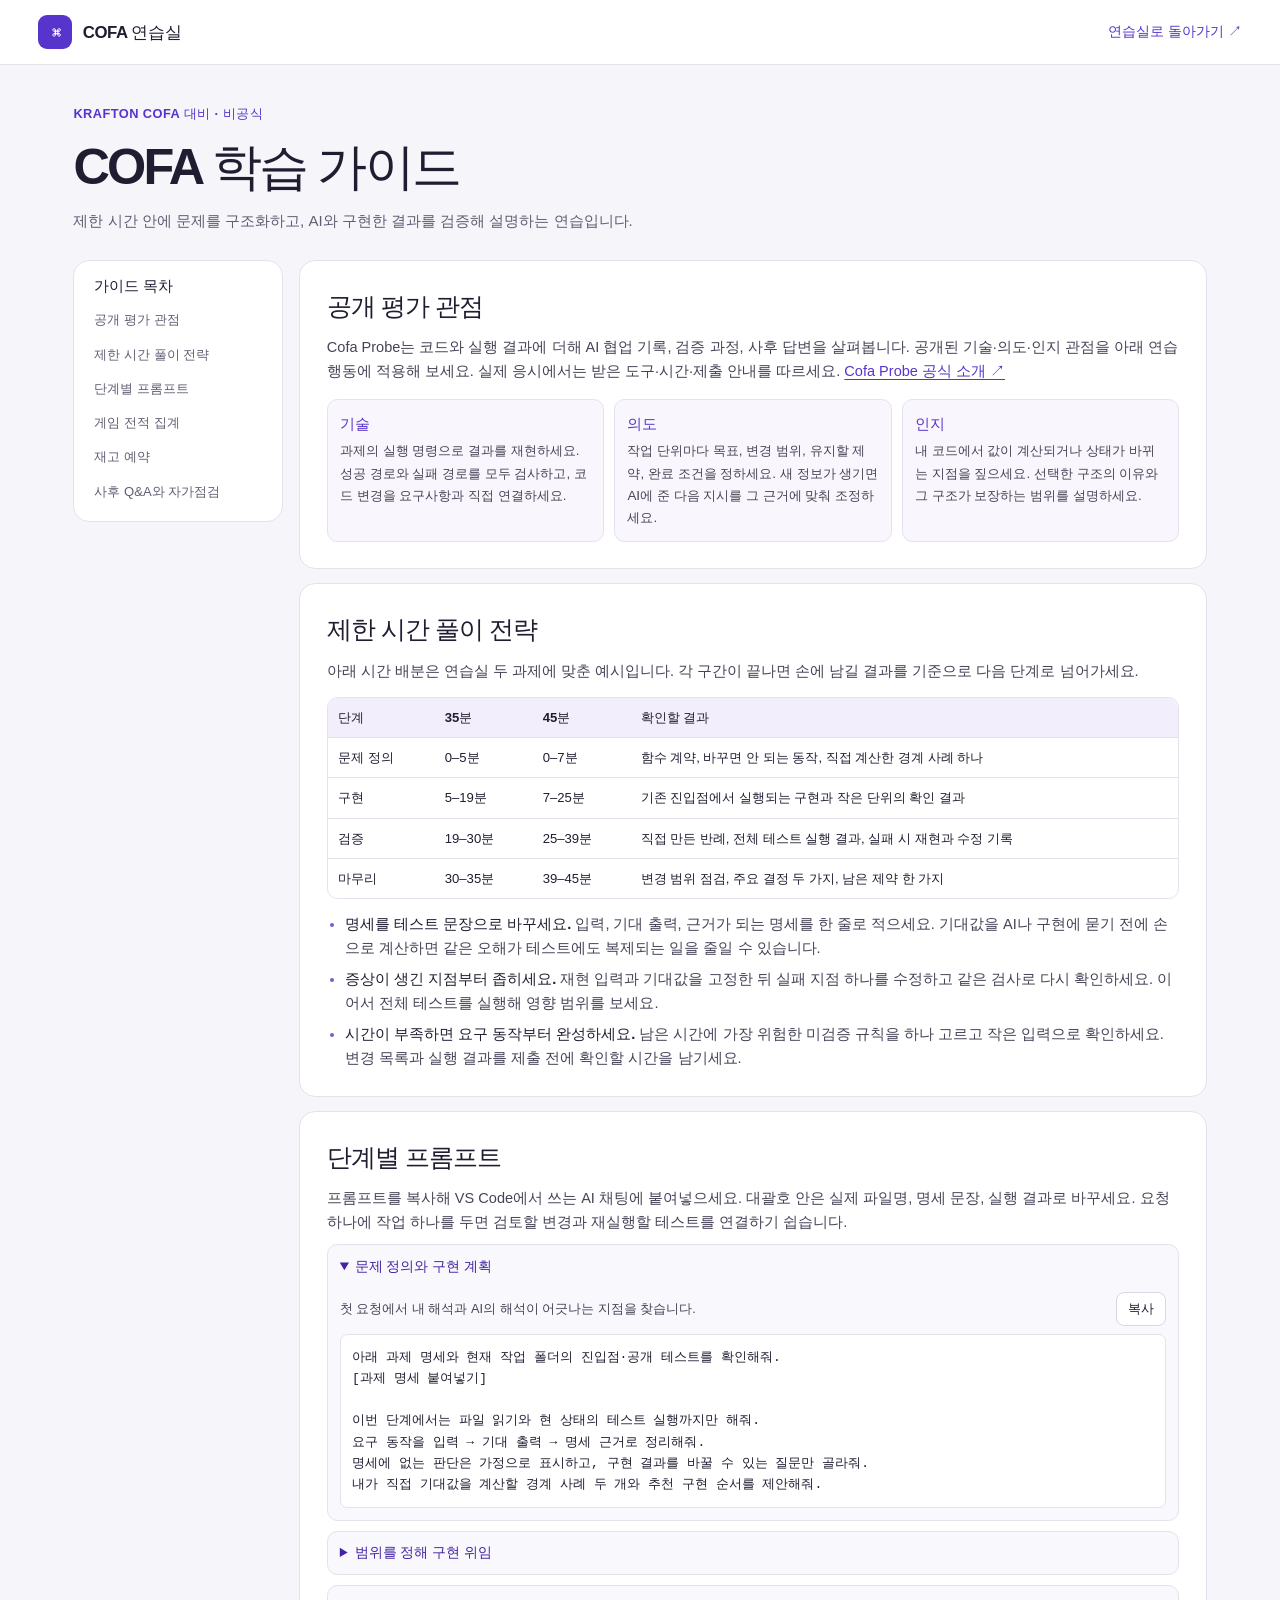
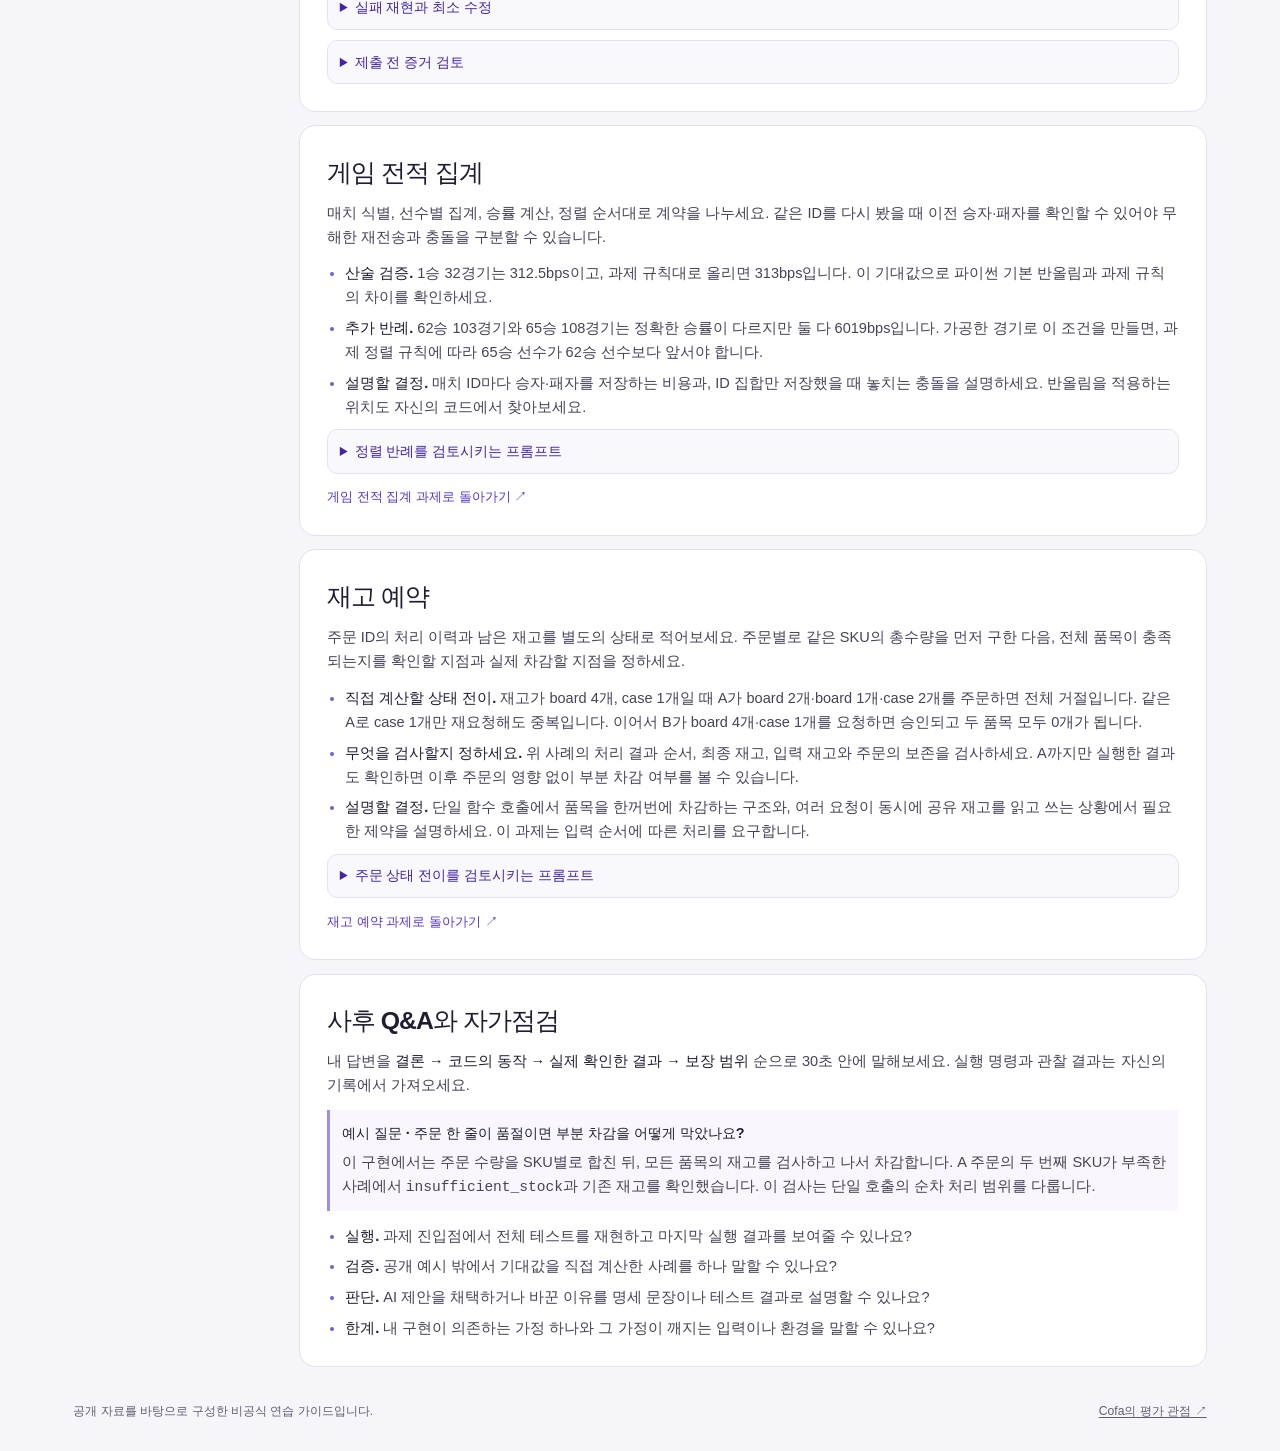
==== docs/guide.html @ 7c3c0952 "Add a practical COFA study guide" ====
<!doctype html>
<html lang="ko">
<head>
  <meta charset="utf-8">
  <meta name="viewport" content="width=device-width, initial-scale=1">
  <meta name="description" content="COFA 대비 학습 가이드. 제한 시간 풀이 전략, 복사 가능한 프롬프트, 과제별 반례와 사후 Q&A를 연습하세요.">
  <meta name="theme-color" content="#f5f5fa">
  <title>COFA 학습 가이드 · COFA 연습실</title>
  <link rel="stylesheet" href="./styles.css">
  <link rel="stylesheet" href="./guide.css">
  <script type="module" src="./clipboard.js"></script>
</head>
<body>
  <a class="skip-link" href="#main">학습 가이드 본문으로 이동</a>
  <header class="topbar">
    <div class="topbar-inner">
      <div class="brand">
        <span class="brand-mark" aria-hidden="true">⌘</span>
        <span>COFA <strong>연습실</strong></span>
      </div>
      <div class="topbar-links">
        <a class="guide-nav-link" href="./">연습실로 돌아가기 <span aria-hidden="true">↗</span></a>
      </div>
    </div>
  </header>

  <div class="page guide-page">
    <header class="intro">
      <div>
        <p class="eyebrow">KRAFTON COFA 대비 · 비공식</p>
        <h1>COFA 학습 가이드</h1>
        <p>제한 시간 안에 문제를 구조화하고, AI와 구현한 결과를 검증해 설명하는 연습입니다.</p>
      </div>
    </header>

    <div class="guide-layout">
      <nav class="panel guide-toc" aria-label="학습 가이드 목차">
        <h2>가이드 목차</h2>
        <a href="#assessment">공개 평가 관점</a>
        <a href="#workflow">제한 시간 풀이 전략</a>
        <a href="#prompts">단계별 프롬프트</a>
        <a href="#match-leaderboard">게임 전적 집계</a>
        <a href="#inventory-reservations">재고 예약</a>
        <a href="#review">사후 Q&amp;A와 자가점검</a>
      </nav>

      <main class="guide-content" id="main" tabindex="-1">
        <section class="panel guide-section" id="assessment">
          <h2>공개 평가 관점</h2>
          <p>Cofa Probe는 코드와 실행 결과에 더해 AI 협업 기록, 검증 과정, 사후 답변을 살펴봅니다. 공개된 기술·의도·인지 관점을 아래 연습 행동에 적용해 보세요. 실제 응시에서는 받은 도구·시간·제출 안내를 따르세요. <a href="https://www.getcofa.com/ko/probe">Cofa Probe 공식 소개 ↗</a></p>
          <dl class="guide-axes">
            <div>
              <dt>기술</dt>
              <dd>과제의 실행 명령으로 결과를 재현하세요. 성공 경로와 실패 경로를 모두 검사하고, 코드 변경을 요구사항과 직접 연결하세요.</dd>
            </div>
            <div>
              <dt>의도</dt>
              <dd>작업 단위마다 목표, 변경 범위, 유지할 제약, 완료 조건을 정하세요. 새 정보가 생기면 AI에 준 다음 지시를 그 근거에 맞춰 조정하세요.</dd>
            </div>
            <div>
              <dt>인지</dt>
              <dd>내 코드에서 값이 계산되거나 상태가 바뀌는 지점을 짚으세요. 선택한 구조의 이유와 그 구조가 보장하는 범위를 설명하세요.</dd>
            </div>
          </dl>
        </section>

        <section class="panel guide-section" id="workflow">
          <h2>제한 시간 풀이 전략</h2>
          <p>아래 시간 배분은 연습실 두 과제에 맞춘 예시입니다. 각 구간이 끝나면 손에 남길 결과를 기준으로 다음 단계로 넘어가세요.</p>
          <div class="guide-table-wrap" tabindex="0" role="region" aria-label="연습 시간 배분표">
            <table class="guide-table">
              <thead>
                <tr><th scope="col">단계</th><th scope="col">35분</th><th scope="col">45분</th><th scope="col">확인할 결과</th></tr>
              </thead>
              <tbody>
                <tr><th scope="row">문제 정의</th><td>0–5분</td><td>0–7분</td><td>함수 계약, 바꾸면 안 되는 동작, 직접 계산한 경계 사례 하나</td></tr>
                <tr><th scope="row">구현</th><td>5–19분</td><td>7–25분</td><td>기존 진입점에서 실행되는 구현과 작은 단위의 확인 결과</td></tr>
                <tr><th scope="row">검증</th><td>19–30분</td><td>25–39분</td><td>직접 만든 반례, 전체 테스트 실행 결과, 실패 시 재현과 수정 기록</td></tr>
                <tr><th scope="row">마무리</th><td>30–35분</td><td>39–45분</td><td>변경 범위 점검, 주요 결정 두 가지, 남은 제약 한 가지</td></tr>
              </tbody>
            </table>
          </div>
          <ul class="guide-list">
            <li><strong>명세를 테스트 문장으로 바꾸세요.</strong> 입력, 기대 출력, 근거가 되는 명세를 한 줄로 적으세요. 기대값을 AI나 구현에 묻기 전에 손으로 계산하면 같은 오해가 테스트에도 복제되는 일을 줄일 수 있습니다.</li>
            <li><strong>증상이 생긴 지점부터 좁히세요.</strong> 재현 입력과 기대값을 고정한 뒤 실패 지점 하나를 수정하고 같은 검사로 다시 확인하세요. 이어서 전체 테스트를 실행해 영향 범위를 보세요.</li>
            <li><strong>시간이 부족하면 요구 동작부터 완성하세요.</strong> 남은 시간에 가장 위험한 미검증 규칙을 하나 고르고 작은 입력으로 확인하세요. 변경 목록과 실행 결과를 제출 전에 확인할 시간을 남기세요.</li>
          </ul>
        </section>

        <section class="panel guide-section" id="prompts">
          <h2>단계별 프롬프트</h2>
          <p>프롬프트를 복사해 VS Code에서 쓰는 AI 채팅에 붙여넣으세요. 대괄호 안은 실제 파일명, 명세 문장, 실행 결과로 바꾸세요. 요청 하나에 작업 하나를 두면 검토할 변경과 재실행할 테스트를 연결하기 쉽습니다.</p>
          <details class="prompt" open>
            <summary>문제 정의와 구현 계획</summary>
            <div class="prompt-content">
              <p>첫 요청에서 내 해석과 AI의 해석이 어긋나는 지점을 찾습니다.</p>
              <button class="button button-small" type="button" data-copy="prompt-plan" aria-label="문제 정의 프롬프트 복사" hidden>복사</button>
              <pre><code id="prompt-plan">아래 과제 명세와 현재 작업 폴더의 진입점·공개 테스트를 확인해줘.
[과제 명세 붙여넣기]

이번 단계에서는 파일 읽기와 현 상태의 테스트 실행까지만 해줘.
요구 동작을 입력 → 기대 출력 → 명세 근거로 정리해줘.
명세에 없는 판단은 가정으로 표시하고, 구현 결과를 바꿀 수 있는 질문만 골라줘.
내가 직접 기대값을 계산할 경계 사례 두 개와 추천 구현 순서를 제안해줘.</code></pre>
            </div>
          </details>
          <details class="prompt">
            <summary>범위를 정해 구현 위임</summary>
            <div class="prompt-content">
              <p>합의한 계약과 테스트 가능한 완료 조건을 붙여 변경을 요청합니다.</p>
              <button class="button button-small" type="button" data-copy="prompt-build" aria-label="구현 위임 프롬프트 복사" hidden>복사</button>
              <pre><code id="prompt-build">[파일:함수]에 [요구 동작]을 구현해줘.
수정 범위는 [파일·함수]이며 기존 함수 시그니처와 공개 테스트는 보존해줘.
[직접 정한 입력]에서 [직접 계산한 기대값]이 나와야 해.
[테스트 명령]을 실행한 뒤 변경 위치, 실제 실행 결과, 실행하지 못한 검증을 알려줘.
명세에 없는 동작을 결정해야 하면 어디가 모호한지 먼저 짚어줘.</code></pre>
            </div>
          </details>
          <details class="prompt">
            <summary>실패 재현과 최소 수정</summary>
            <div class="prompt-content">
              <p>실제 출력과 기대값을 같이 주고, 같은 명령으로 수정 전후를 확인합니다.</p>
              <button class="button button-small" type="button" data-copy="prompt-fix" aria-label="실패 재현 프롬프트 복사" hidden>복사</button>
              <pre><code id="prompt-fix">[실행 명령]에서 [실제 출력]이 나왔고 기대값은 [기대값]이야.
재현 입력은 [최소 입력]이고 근거는 [명세 문장]이야.
먼저 같은 실패를 재현하고, 값이 달라지기 시작하는 함수나 분기를 짚어줘.
원인에 해당하는 범위만 수정해. 기대값과 재현 입력은 그대로 두고 같은 명령을 다시 실행해줘.
마지막에 전체 테스트 결과와 수정 전후의 차이를 확인해줘.</code></pre>
            </div>
          </details>
          <details class="prompt">
            <summary>제출 전 증거 검토</summary>
            <div class="prompt-content">
              <p>마감 직전에는 코드와 실제로 실행한 검증 결과를 대조합니다.</p>
              <button class="button button-small" type="button" data-copy="prompt-review" aria-label="증거 검토 프롬프트 복사" hidden>복사</button>
              <pre><code id="prompt-review">현재 변경분과 실제 테스트 결과를 읽기 전용으로 검토해줘.
요구사항별로 코드 위치, 확인한 테스트, 남아 있는 검증을 연결해줘.
통과한 테스트가 있어도 해당 규칙을 직접 검사하는지 확인해줘.
중요한 미검증 항목 하나를 골라 최소 입력과 손으로 계산한 기대값을 제안해줘.</code></pre>
            </div>
          </details>
        </section>

        <section class="panel guide-section" id="match-leaderboard">
          <h2>게임 전적 집계</h2>
          <p>매치 식별, 선수별 집계, 승률 계산, 정렬 순서대로 계약을 나누세요. 같은 ID를 다시 봤을 때 이전 승자·패자를 확인할 수 있어야 무해한 재전송과 충돌을 구분할 수 있습니다.</p>
          <ul class="guide-list">
            <li><strong>산술 검증.</strong> 1승 32경기는 312.5bps이고, 과제 규칙대로 올리면 313bps입니다. 이 기대값으로 파이썬 기본 반올림과 과제 규칙의 차이를 확인하세요.</li>
            <li><strong>추가 반례.</strong> 62승 103경기와 65승 108경기는 정확한 승률이 다르지만 둘 다 6019bps입니다. 가공한 경기로 이 조건을 만들면, 과제 정렬 규칙에 따라 65승 선수가 62승 선수보다 앞서야 합니다.</li>
            <li><strong>설명할 결정.</strong> 매치 ID마다 승자·패자를 저장하는 비용과, ID 집합만 저장했을 때 놓치는 충돌을 설명하세요. 반올림을 적용하는 위치도 자신의 코드에서 찾아보세요.</li>
          </ul>
          <details class="prompt">
            <summary>정렬 반례를 검토시키는 프롬프트</summary>
            <div class="prompt-content">
              <button class="button button-small" type="button" data-copy="prompt-leaderboard" aria-label="게임 전적 집계 프롬프트 복사" hidden>복사</button>
              <pre><code id="prompt-leaderboard">build_leaderboard의 승률 계산과 정렬 기준을 읽기 전용으로 검토해줘.
62승 103경기와 65승 108경기는 둘 다 6019bps이므로 65승 선수가 앞서야 해.
두 선수의 기록을 독립적으로 만들 수 있는 경기 입력을 제안하고, 이 두 선수의 상대 순서를 검사하는 방법을 알려줘.
공개 테스트의 반올림 사례가 이 정렬 규칙까지 검증하는지 확인해줘.</code></pre>
            </div>
          </details>
          <a class="text-link guide-back" href="./#match-leaderboard">게임 전적 집계 과제로 돌아가기 <span aria-hidden="true">↗</span></a>
        </section>

        <section class="panel guide-section" id="inventory-reservations">
          <h2>재고 예약</h2>
          <p>주문 ID의 처리 이력과 남은 재고를 별도의 상태로 적어보세요. 주문별로 같은 SKU의 총수량을 먼저 구한 다음, 전체 품목이 충족되는지를 확인할 지점과 실제 차감할 지점을 정하세요.</p>
          <ul class="guide-list">
            <li><strong>직접 계산할 상태 전이.</strong> 재고가 board 4개, case 1개일 때 A가 board 2개·board 1개·case 2개를 주문하면 전체 거절입니다. 같은 A로 case 1개만 재요청해도 중복입니다. 이어서 B가 board 4개·case 1개를 요청하면 승인되고 두 품목 모두 0개가 됩니다.</li>
            <li><strong>무엇을 검사할지 정하세요.</strong> 위 사례의 처리 결과 순서, 최종 재고, 입력 재고와 주문의 보존을 검사하세요. A까지만 실행한 결과도 확인하면 이후 주문의 영향 없이 부분 차감 여부를 볼 수 있습니다.</li>
            <li><strong>설명할 결정.</strong> 단일 함수 호출에서 품목을 한꺼번에 차감하는 구조와, 여러 요청이 동시에 공유 재고를 읽고 쓰는 상황에서 필요한 제약을 설명하세요. 이 과제는 입력 순서에 따른 처리를 요구합니다.</li>
          </ul>
          <details class="prompt">
            <summary>주문 상태 전이를 검토시키는 프롬프트</summary>
            <div class="prompt-content">
              <button class="button button-small" type="button" data-copy="prompt-inventory" aria-label="재고 예약 프롬프트 복사" hidden>복사</button>
              <pre><code id="prompt-inventory">reserve_orders에서 재고를 실제로 차감하는 경로를 읽기 전용으로 검토해줘.
초기 재고는 board 4개, case 1개야.
A의 요청은 board 2개·board 1개·case 2개고, A의 재요청은 case 1개야.
B는 board 4개·case 1개를 주문해. 기대 상태는 insufficient_stock → duplicate → reserved, 재고는 모두 0개야.
첫 A만 처리한 뒤 재고가 그대로인지 확인하는 검사와 전체 시퀀스 검사를 각각 제안해줘.</code></pre>
            </div>
          </details>
          <a class="text-link guide-back" href="./#inventory-reservations">재고 예약 과제로 돌아가기 <span aria-hidden="true">↗</span></a>
        </section>

        <section class="panel guide-section" id="review">
          <h2>사후 Q&amp;A와 자가점검</h2>
          <p>내 답변을 <strong>결론 → 코드의 동작 → 실제 확인한 결과 → 보장 범위</strong> 순으로 30초 안에 말해보세요. 실행 명령과 관찰 결과는 자신의 기록에서 가져오세요.</p>
          <div class="guide-example">
            <h3>예시 질문 · 주문 한 줄이 품절이면 부분 차감을 어떻게 막았나요?</h3>
            <p>이 구현에서는 주문 수량을 SKU별로 합친 뒤, 모든 품목의 재고를 검사하고 나서 차감합니다. A 주문의 두 번째 SKU가 부족한 사례에서 <code>insufficient_stock</code>과 기존 재고를 확인했습니다. 이 검사는 단일 호출의 순차 처리 범위를 다룹니다.</p>
          </div>
          <ul class="guide-list">
            <li><strong>실행.</strong> 과제 진입점에서 전체 테스트를 재현하고 마지막 실행 결과를 보여줄 수 있나요?</li>
            <li><strong>검증.</strong> 공개 예시 밖에서 기대값을 직접 계산한 사례를 하나 말할 수 있나요?</li>
            <li><strong>판단.</strong> AI 제안을 채택하거나 바꾼 이유를 명세 문장이나 테스트 결과로 설명할 수 있나요?</li>
            <li><strong>한계.</strong> 내 구현이 의존하는 가정 하나와 그 가정이 깨지는 입력이나 환경을 말할 수 있나요?</li>
          </ul>
        </section>
      </main>
    </div>

    <span class="sr-only" role="status" id="copy-status"></span>
    <footer class="footer">
      <p>공개 자료를 바탕으로 구성한 비공식 연습 가이드입니다.</p>
      <a href="https://www.getcofa.com/ko/about">Cofa의 평가 관점 ↗</a>
    </footer>
  </div>
</body>
</html>
---- docs/styles.css ----
:root {
  color-scheme: light;
  font-family: -apple-system, BlinkMacSystemFont, "Apple SD Gothic Neo", "Malgun Gothic", "Noto Sans", sans-serif;
  color: #211d31;
  background: #f5f5fa;
  font-synthesis: none;
  --ink: #211d31;
  --muted: #625d73;
  --line: #e4e1ed;
  --surface: #fff;
  --purple: #5734cc;
  --purple-hover: #4525b0;
  --tint: #f0ebff;
  --green: #26705b;
}

*, *::before, *::after { box-sizing: border-box; }
[hidden] { display: none !important; }
body { margin: 0; }
h1, h2, h3, p { margin: 0; }
a { color: var(--purple); text-underline-offset: .2em; }
button, input, textarea { font: inherit; }
button { cursor: pointer; }
button:disabled { cursor: default; opacity: .52; }
:focus-visible { outline: 3px solid #7e61ef; outline-offset: 3px; }
code, pre, .time { font-family: ui-monospace, SFMono-Regular, Consolas, monospace; }
.sr-only, .skip-link:not(:focus) {
  position: absolute;
  width: 1px;
  height: 1px;
  padding: 0;
  overflow: hidden;
  clip-path: inset(50%);
  white-space: nowrap;
  border: 0;
}
.skip-link:focus {
  position: fixed;
  inset: .5rem auto auto .5rem;
  padding: .65rem 1rem;
  background: white;
  z-index: 2;
}
.topbar {
  background: var(--surface);
  border-bottom: 1px solid var(--line);
}
.topbar-inner, .page { max-width: 1440px; margin: 0 auto; padding-inline: clamp(1rem, 3vw, 3rem); }
.topbar-inner, .topbar-links, .brand {
  display: flex;
  align-items: center;
  gap: 1rem;
}
.topbar-inner { justify-content: space-between; min-height: 64px; }
.brand { gap: .65rem; font-size: 1.05rem; font-weight: 800; letter-spacing: -.025em; white-space: nowrap; }
.brand strong { font-weight: 650; }
.brand-mark {
  display: grid;
  place-items: center;
  width: 34px;
  height: 34px;
  background: var(--purple);
  color: white;
  border-radius: 9px;
  font: 1.25rem ui-monospace, monospace;
}
.topbar-links a { color: var(--muted); text-decoration: none; font-size: .85rem; white-space: nowrap; }
.topbar-links a:hover, .text-link:hover { text-decoration: underline; }
.topbar-links .guide-nav-link { color: var(--purple); font-weight: 700; }

.intro {
  display: flex;
  align-items: end;
  justify-content: space-between;
  gap: 1.25rem;
  padding: 2.55rem 0 1.65rem;
}
.eyebrow { color: var(--purple); font-size: .8rem; font-weight: 750; letter-spacing: .035em; }
.intro h1 { font-size: clamp(2.1rem, 4vw, 3.15rem); letter-spacing: -.055em; margin: .2em 0 .15em; }
.intro p:not(.eyebrow) { color: var(--muted); font-size: .94rem; line-height: 1.6; }
.intro-stack {
  display: inline-flex;
  align-items: center;
  white-space: nowrap;
  gap: .55rem;
  padding: .5rem .8rem;
  background: #ece9f5;
  border-radius: .55rem;
}
.indicator { width: .5rem; height: .5rem; border-radius: 50%; background: #9e95b5; flex: none; }
.intro-stack .indicator { background: var(--purple); }
.indicator[data-configured="true"] { background: var(--green); }
.load-status { background: white; padding: 1.25rem; border: 1px solid var(--line); border-radius: 1rem; }

.dashboard { display: grid; grid-template-columns: minmax(185px, 220px) minmax(0, 1fr) minmax(224px, 259px); gap: 1rem; align-items: start; }
.panel { background: var(--surface); border: 1px solid var(--line); border-radius: 1rem; }
.catalog { padding: .95rem .65rem .65rem; }
.catalog-header, .tool-heading, .dialog-heading {
  display: flex;
  justify-content: space-between;
  align-items: center;
  gap: .6rem;
}
.catalog-header { padding: .25rem .4rem .9rem; }
.catalog h2, .tool-card h2 { font-size: .96rem; letter-spacing: -.02em; }
.muted { color: var(--muted); font-size: .78rem; }
#exercise-list { display: grid; gap: .35rem; }
.exercise-link {
  display: grid;
  grid-template-columns: minmax(0, 1fr) auto;
  align-items: center;
  gap: .35rem .45rem;
  padding: .65rem .55rem;
  border: 1px solid transparent;
  border-radius: .65rem;
  color: var(--ink);
  text-decoration: none;
}
.exercise-link:hover { background: #f7f5fc; }
.exercise-link[aria-current="true"] { background: var(--tint); color: #4524a3; border-color: #e4d9ff; }
.exercise-link strong { font-size: .88rem; }
.exercise-link small { color: var(--muted); font-size: .73rem; grid-column: 1; }
.exercise-link .exercise-done { grid-row: 1 / 3; grid-column: 2; color: var(--green); font-size: .72rem; }

.brief { min-width: 0; }
.brief-header { padding: 1.45rem clamp(1.05rem, 3vw, 2rem); border-bottom: 1px solid var(--line); }
.tags { display: flex; align-items: center; flex-wrap: wrap; gap: .35rem; }
.tag {
  display: inline-flex;
  color: #5232b0;
  background: var(--tint);
  border-radius: .4rem;
  padding: .33rem .55rem;
  font-size: .74rem;
  font-weight: 700;
}
.tag + .tag { color: #534c66; background: #f1eff6; }
.brief-header h2 { margin: .65rem 0 .4rem; font-size: clamp(1.55rem, 3vw, 2rem); letter-spacing: -.045em; }
.brief-header p, .brief-content li { color: #484256; font-size: .91rem; line-height: 1.72; overflow-wrap: anywhere; }
.brief-header .exercise-guide { margin-top: .6rem; font-size: .83rem; font-weight: 700; }
.brief-content { padding: 1.35rem clamp(1.05rem, 3vw, 2rem) 1.5rem; }
.brief-content section + section { margin-top: 1.45rem; }
.brief-content h3 { font-size: 1rem; margin-bottom: .65rem; letter-spacing: -.02em; }
.signature {
  padding: .65rem .75rem;
  color: #4a3189;
  background: #f6f3fc;
  border-radius: .55rem;
  overflow-wrap: anywhere;
  font-size: .8rem;
}
.brief-content ul { margin: .7rem 0 0; padding-left: 1.2rem; }
.brief-content li::marker { color: #7a5bcc; }
.brief-content li + li { margin-top: .35rem; }
.examples { display: grid; gap: .6rem; }
.example { min-width: 0; background: #f9f8fc; border: 1px solid var(--line); border-radius: .65rem; }
.example p { border-bottom: 1px solid var(--line); padding: .5rem .7rem; color: var(--muted); font-size: .76rem; font-weight: 700; }
.example pre { margin: 0; padding: .7rem; color: #363047; font-size: .76rem; line-height: 1.6; white-space: pre-wrap; overflow-wrap: anywhere; }
.review textarea, input {
  width: 100%;
  color: var(--ink);
  padding: .7rem .8rem;
  border: 1px solid #d4cde2;
  border-radius: .55rem;
  background: #fbfaff;
  line-height: 1.5;
}
.review textarea { margin: .75rem 0 .35rem; resize: vertical; font-size: .88rem; }
textarea::placeholder, input::placeholder { color: #716981; }

.tools { display: grid; gap: .75rem; min-width: 0; }
.tool-card { padding: 1rem; }
.tool-card p:not(.time) { margin: .6rem 0 .75rem; color: var(--muted); font-size: .83rem; line-height: 1.55; overflow-wrap: anywhere; }
.timer-state {
  padding: .25rem .45rem;
  border-radius: .35rem;
  color: var(--muted);
  background: #f1eff6;
  font-size: .72rem;
}
.timer-state[data-running="true"] { color: #4826ad; background: var(--tint); }
.time { margin: .75rem 0; font-size: 2.45rem; letter-spacing: -.075em; font-weight: 650; font-variant-numeric: tabular-nums; }
.time[data-expired="true"] { color: #a42c47; }
.timer-actions { display: grid; grid-template-columns: 1fr auto; gap: .5rem; }
.button {
  display: inline-flex;
  align-items: center;
  justify-content: center;
  gap: .35rem;
  min-height: 39px;
  padding: .45rem .7rem;
  border: 1px solid #dbd5e9;
  border-radius: .5rem;
  background: white;
  color: var(--ink);
  font-size: .82rem;
  font-weight: 650;
  text-decoration: none;
  text-align: center;
  line-height: 1.35;
}
.button:hover:not(:disabled) { background: #f5f1ff; }
.button-small { min-height: 34px; }
.button-primary { color: white; background: var(--purple); border-color: var(--purple); }
.button-primary:hover:not(:disabled) { background: var(--purple-hover); }
.workspace .button { width: 100%; }
.test-command {
  margin: .95rem 0 .65rem;
  padding: .55rem .6rem .65rem;
  background: #f7f5fb;
  border: 1px solid var(--line);
  border-radius: .55rem;
}
.test-command h3, .text-link { font-size: .75rem; }
.test-command code { display: block; margin-top: .3rem; color: #4b326e; font-size: .72rem; overflow-wrap: anywhere; }
.copy-button {
  border: 0;
  background: transparent;
  color: var(--purple);
  border-radius: .3rem;
  padding: .3rem;
  font-size: .73rem;
  white-space: nowrap;
}
.copy-button:hover { background: var(--tint); }
.text-link { display: inline-block; text-decoration: none; }
.footer {
  display: flex;
  flex-wrap: wrap;
  justify-content: space-between;
  gap: .55rem 1rem;
  margin-top: 1.25rem;
  padding: 1rem 0 2rem;
  color: var(--muted);
  font-size: .76rem;
}
.footer a { color: var(--muted); }

dialog {
  width: min(92vw, 480px);
  padding: 1.35rem;
  border: 1px solid var(--line);
  border-radius: 1rem;
  color: var(--ink);
  box-shadow: 0 20px 70px #20173a33;
}
dialog::backdrop { background: #261e3c80; }
.dialog-heading h2 { font-size: 1.18rem; }
dialog p { margin: .65rem 0; font-size: .87rem; line-height: 1.6; }
dialog label { display: block; margin: .9rem 0 .3rem; font-size: .85rem; font-weight: 700; }
.dialog-actions { display: flex; justify-content: space-between; gap: .7rem; margin-top: 1rem; }
.form-error { color: #9c2845; }

@media (max-width: 1020px) {
  .dashboard { grid-template-columns: minmax(0, 1fr) minmax(218px, 250px); }
  .catalog { grid-column: 1 / -1; }
  #exercise-list { grid-template-columns: repeat(auto-fit, minmax(175px, 1fr)); }
}
@media (max-width: 690px) {
  .topbar-links { gap: .6rem; }
  .brand { font-size: .95rem; gap: .4rem; }
  .brand-mark { width: 29px; height: 29px; }
  .topbar-links a { font-size: .78rem; }
  .intro { display: block; padding-top: 1.65rem; padding-bottom: 1.1rem; }
  .intro-stack { display: none; }
  .dashboard { grid-template-columns: minmax(0, 1fr); }
  .tools { grid-row: 2; grid-template-columns: repeat(2, minmax(0, 1fr)); }
  .workspace { grid-column: 2; grid-row: 1 / 3; }
}
@media (max-width: 420px) {
  .topbar-inner { gap: .5rem; flex-wrap: wrap; padding-block: .6rem; }
  .topbar-links { flex-wrap: wrap; }
  .tools { grid-template-columns: minmax(0, 1fr); }
  .workspace { grid-column: auto; grid-row: auto; }
  #exercise-list { grid-template-columns: repeat(2, minmax(0, 1fr)); }
}
---- docs/guide.css ----
.guide-page { max-width: 1210px; }
.guide-layout {
  display: grid;
  grid-template-columns: 210px minmax(0, 1fr);
  gap: 1rem;
  align-items: start;
}
.guide-toc {
  position: sticky;
  top: 1rem;
  display: grid;
  gap: .12rem;
  padding: .8rem;
}
.guide-toc h2 { margin: .2rem .45rem .4rem; font-size: .92rem; }
.guide-toc a {
  padding: .45rem;
  border-radius: .4rem;
  color: var(--muted);
  font-size: .82rem;
  text-decoration: none;
}
.guide-toc a:hover { color: var(--purple); background: var(--tint); }
.guide-content { display: grid; gap: .85rem; min-width: 0; }
.guide-section {
  min-width: 0;
  padding: clamp(1rem, 3vw, 1.65rem);
  scroll-margin-top: 1rem;
  font-size: .91rem;
  line-height: 1.65;
  overflow-wrap: anywhere;
}
.guide-section:target { border-color: #b9a8ef; }
.guide-section h2 { margin-bottom: .45rem; font-size: clamp(1.25rem, 3vw, 1.55rem); letter-spacing: -.04em; }
.guide-section p, .guide-list, .guide-axes dd { color: #484256; }
.guide-axes {
  display: grid;
  grid-template-columns: repeat(3, minmax(0, 1fr));
  gap: .65rem;
  margin: 1rem 0 0;
}
.guide-axes div {
  padding: .75rem;
  border: 1px solid var(--line);
  border-radius: .65rem;
  background: #f9f7fd;
}
.guide-axes dt { color: var(--purple); font-weight: 750; }
.guide-axes dd { margin: .25rem 0 0; font-size: .84rem; }
.guide-table-wrap { overflow: auto; margin-top: .9rem; border: 1px solid var(--line); border-radius: .65rem; }
.guide-table {
  border-collapse: collapse;
  width: 100%;
  min-width: 475px;
  text-align: left;
  font-size: .82rem;
}
.guide-table th, .guide-table td { padding: .55rem .65rem; border-bottom: 1px solid var(--line); }
.guide-table th { white-space: nowrap; }
.guide-table thead { background: #f2eefb; }
.guide-table tbody tr:last-child > * { border-bottom: 0; }
.guide-table td:nth-child(2), .guide-table td:nth-child(3) { white-space: nowrap; font-variant-numeric: tabular-nums; }
.guide-list { padding-left: 1.15rem; margin: .8rem 0 0; }
.guide-list li + li { margin-top: .42rem; }
.guide-list li::marker { color: #7a5bcc; }
.guide-list strong, .guide-section p strong { color: var(--ink); }
.prompt { margin-top: .65rem; border: 1px solid var(--line); border-radius: .65rem; background: #f9f8fc; }
.prompt summary { cursor: pointer; padding: .6rem .75rem; color: #4524a3; font-size: .87rem; font-weight: 700; }
.prompt-content {
  display: grid;
  grid-template-columns: minmax(0, 1fr) auto;
  align-items: center;
  gap: .55rem;
  padding: .25rem .75rem .75rem;
}
.prompt-content p { font-size: .8rem; }
.prompt-content button { grid-column: 2; }
.prompt pre {
  grid-column: 1 / -1;
  margin: 0;
  padding: .7rem;
  border: 1px solid var(--line);
  border-radius: .45rem;
  background: white;
  font-size: .81rem;
  line-height: 1.64;
  white-space: pre-wrap;
  overflow-wrap: anywhere;
}
.guide-back { margin-top: .8rem; font-size: .84rem; font-weight: 650; }
.guide-example { padding: .75rem; margin-top: .8rem; border-left: 3px solid #a38be8; background: #f9f7fd; }
.guide-example h3 { margin-bottom: .25rem; font-size: .9rem; }

@media (max-width: 799px) {
  .guide-layout { grid-template-columns: minmax(0, 1fr); }
  .guide-toc { position: static; grid-template-columns: repeat(2, minmax(0, 1fr)); }
  .guide-toc h2 { grid-column: 1 / -1; }
}
@media (max-width: 530px) {
  .guide-axes { grid-template-columns: 1fr; }
  .prompt-content { grid-template-columns: minmax(0, 1fr); }
  .prompt-content button { grid-column: 1; justify-self: end; }
}
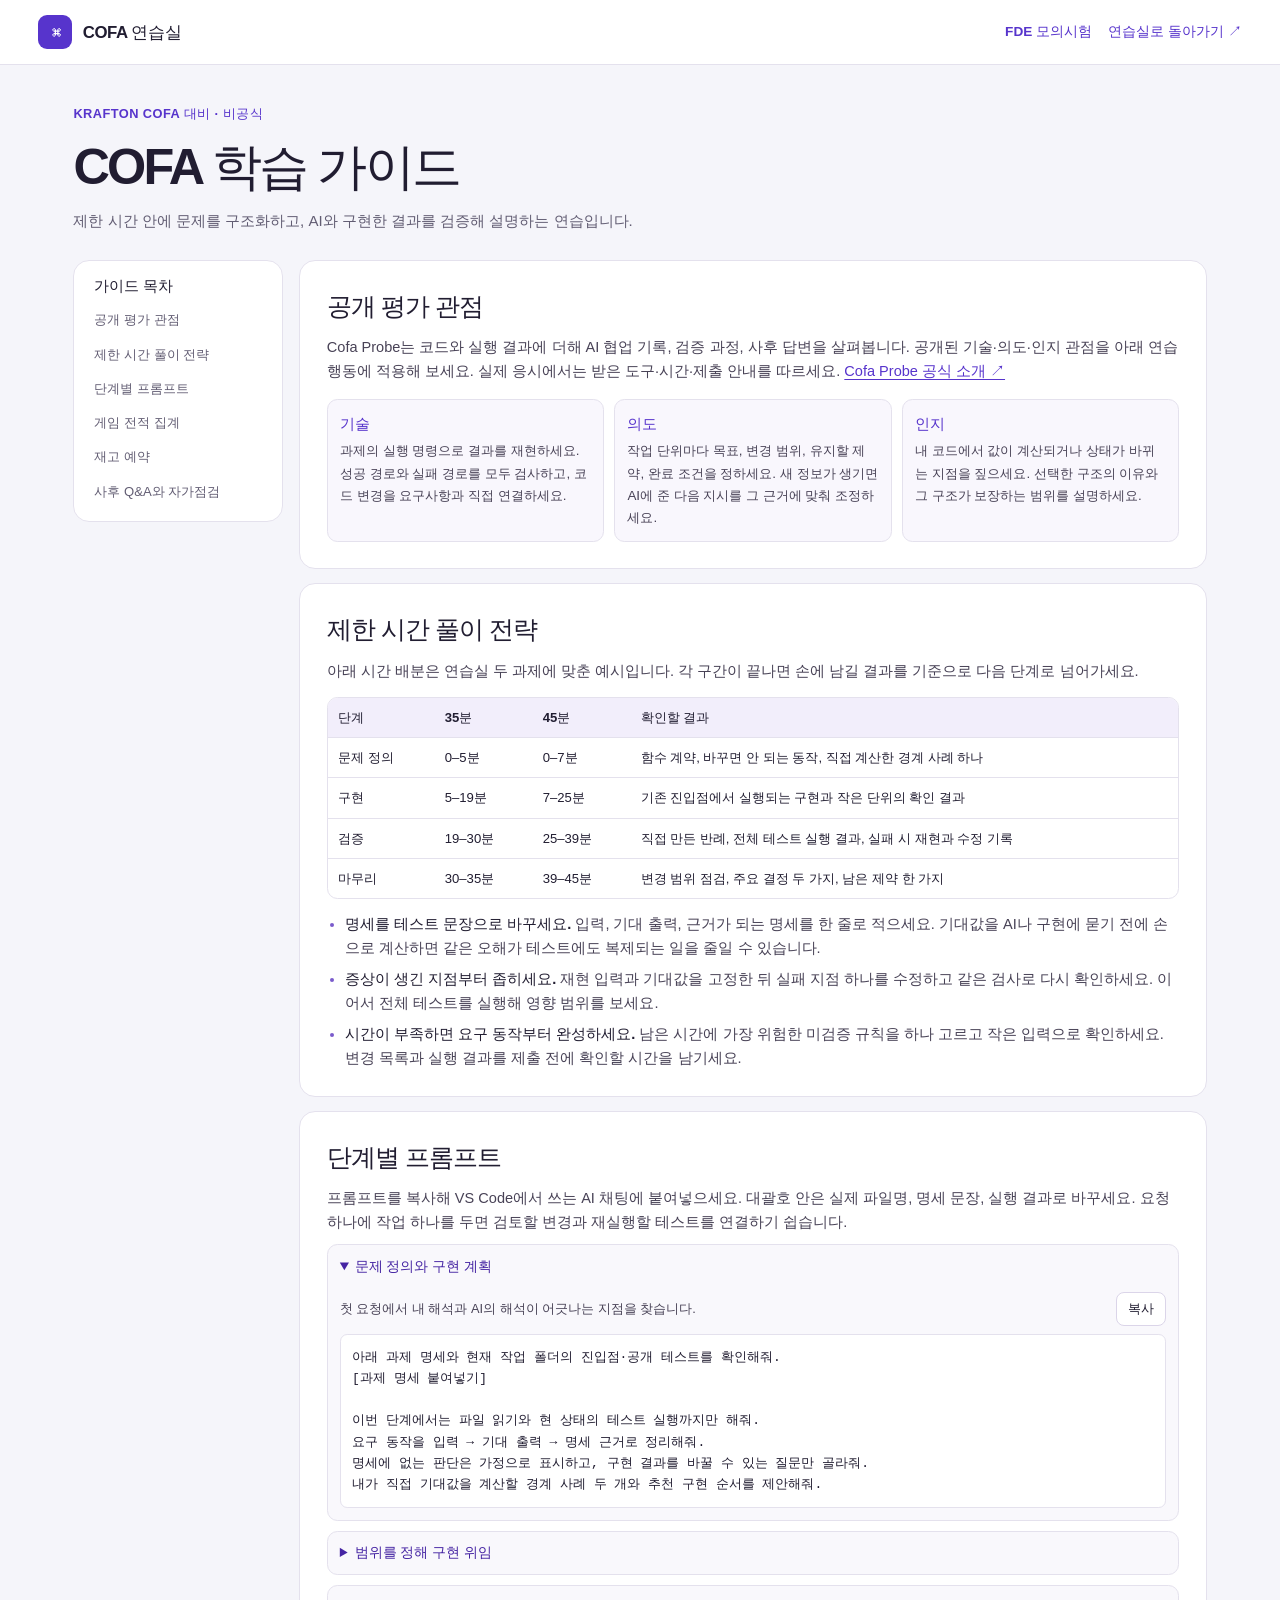
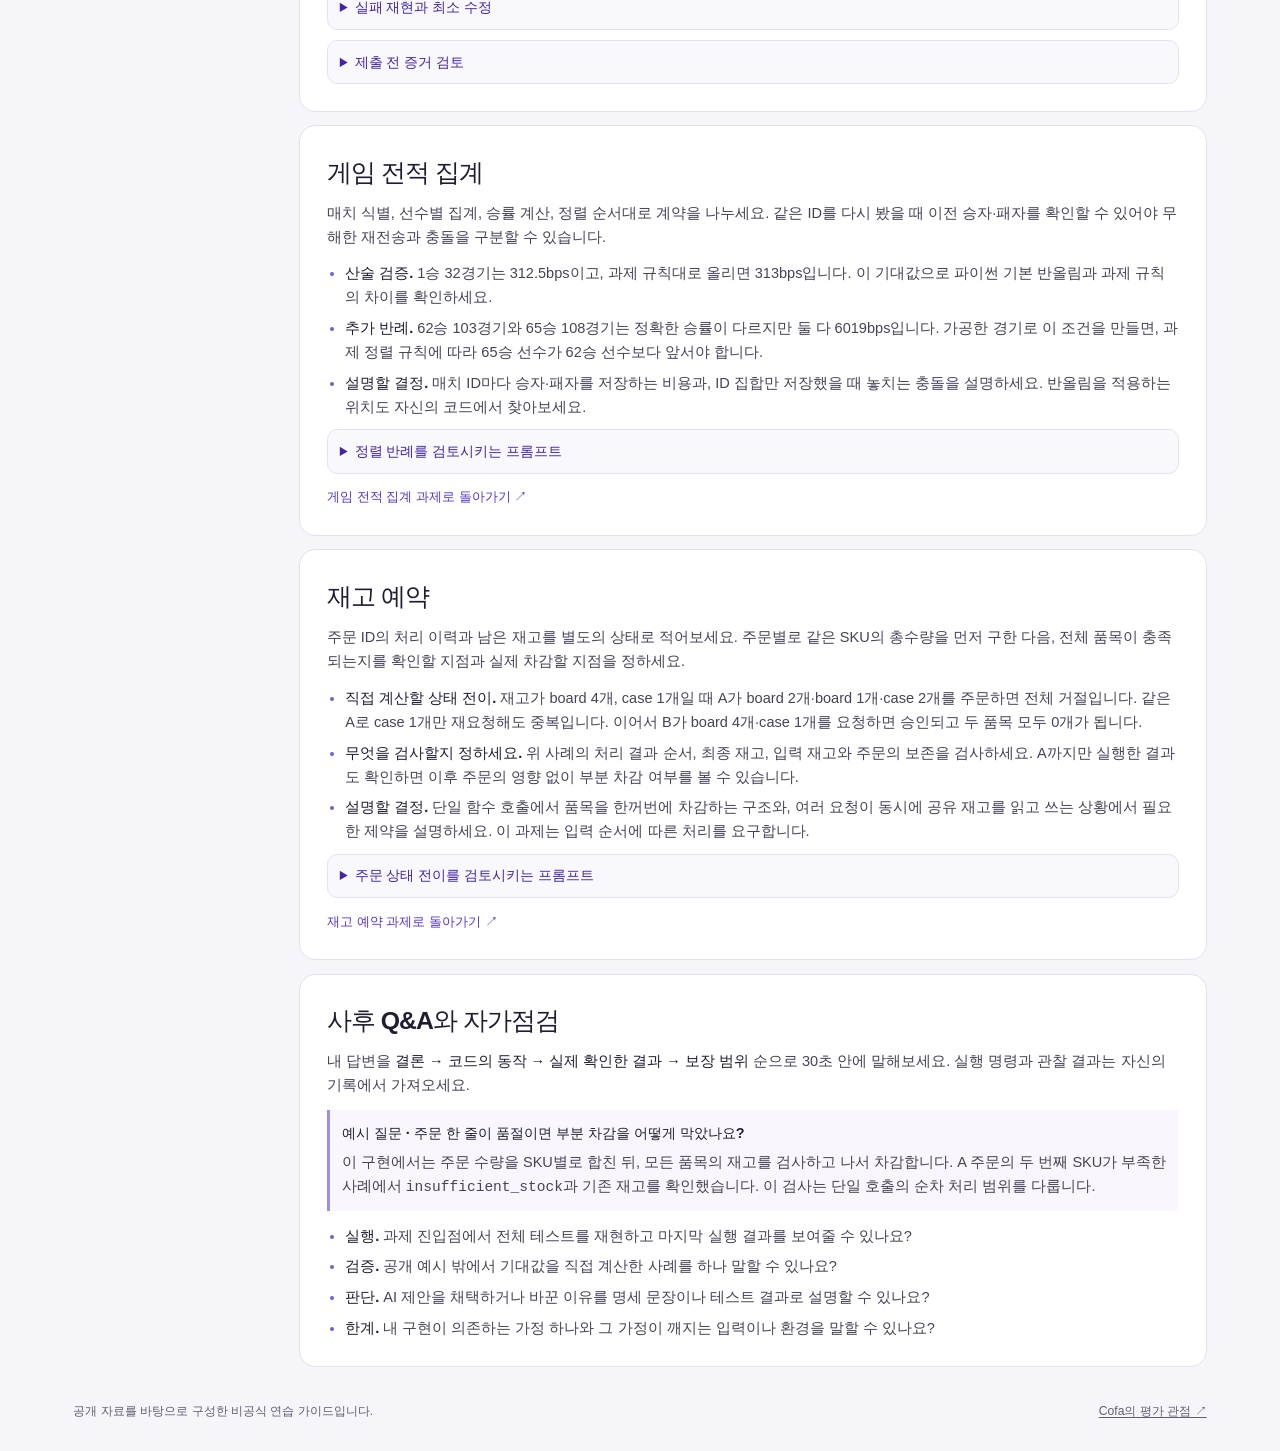
==== commit 2dfc8ac7: "Add FDE mock exams and downloadable preparation kit" ====
--- a/docs/guide.html
+++ b/docs/guide.html
@@ -19,6 +19,7 @@
         <span>COFA <strong>연습실</strong></span>
       </div>
       <div class="topbar-links">
+        <a class="guide-nav-link" href="./fde.html">FDE 모의시험</a>
         <a class="guide-nav-link" href="./">연습실로 돌아가기 <span aria-hidden="true">↗</span></a>
       </div>
     </div>
--- a/docs/styles.css
+++ b/docs/styles.css
@@ -78,17 +78,8 @@
 .eyebrow { color: var(--purple); font-size: .8rem; font-weight: 750; letter-spacing: .035em; }
 .intro h1 { font-size: clamp(2.1rem, 4vw, 3.15rem); letter-spacing: -.055em; margin: .2em 0 .15em; }
 .intro p:not(.eyebrow) { color: var(--muted); font-size: .94rem; line-height: 1.6; }
-.intro-stack {
-  display: inline-flex;
-  align-items: center;
-  white-space: nowrap;
-  gap: .55rem;
-  padding: .5rem .8rem;
-  background: #ece9f5;
-  border-radius: .55rem;
-}
+.intro-action { white-space: nowrap; }
 .indicator { width: .5rem; height: .5rem; border-radius: 50%; background: #9e95b5; flex: none; }
-.intro-stack .indicator { background: var(--purple); }
 .indicator[data-configured="true"] { background: var(--green); }
 .load-status { background: white; padding: 1.25rem; border: 1px solid var(--line); border-radius: 1rem; }
 
@@ -262,7 +253,7 @@
   .brand-mark { width: 29px; height: 29px; }
   .topbar-links a { font-size: .78rem; }
   .intro { display: block; padding-top: 1.65rem; padding-bottom: 1.1rem; }
-  .intro-stack { display: none; }
+  .intro-action { margin-top: .7rem; }
   .dashboard { grid-template-columns: minmax(0, 1fr); }
   .tools { grid-row: 2; grid-template-columns: repeat(2, minmax(0, 1fr)); }
   .workspace { grid-column: 2; grid-row: 1 / 3; }
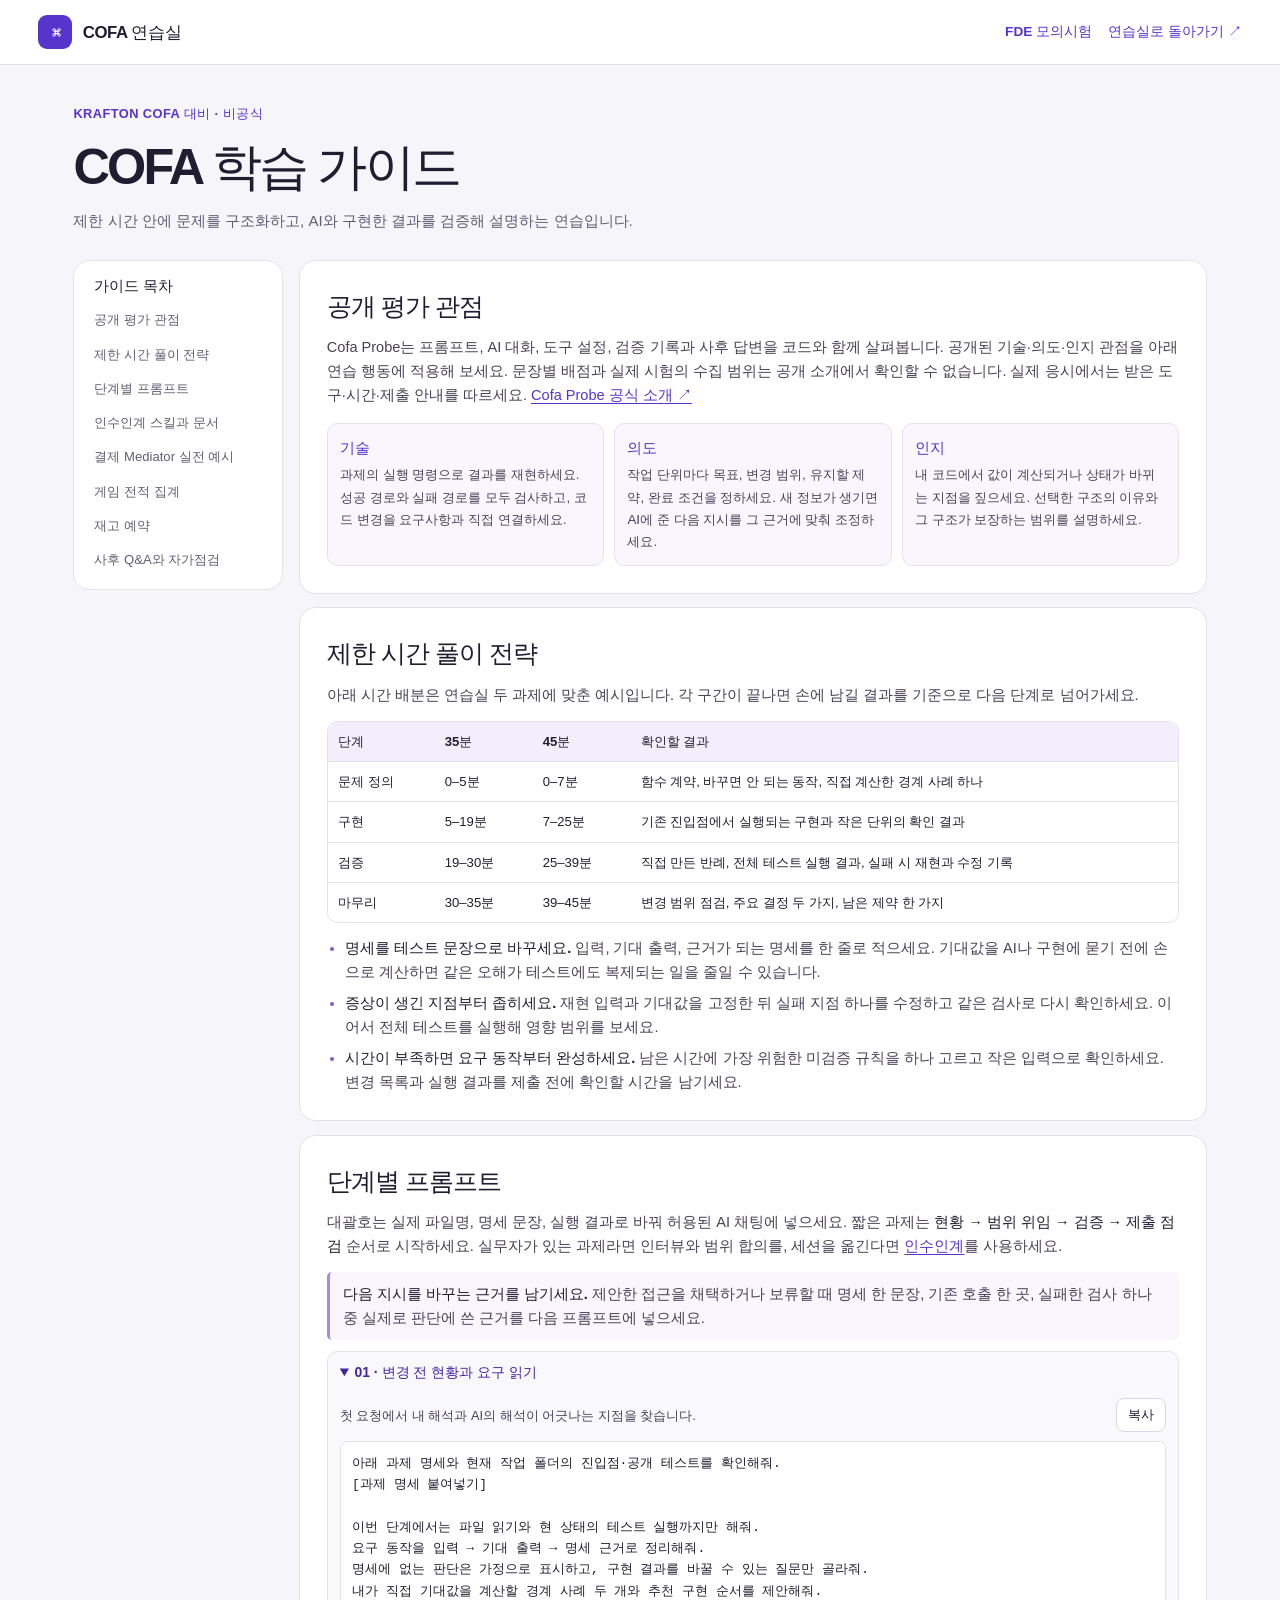
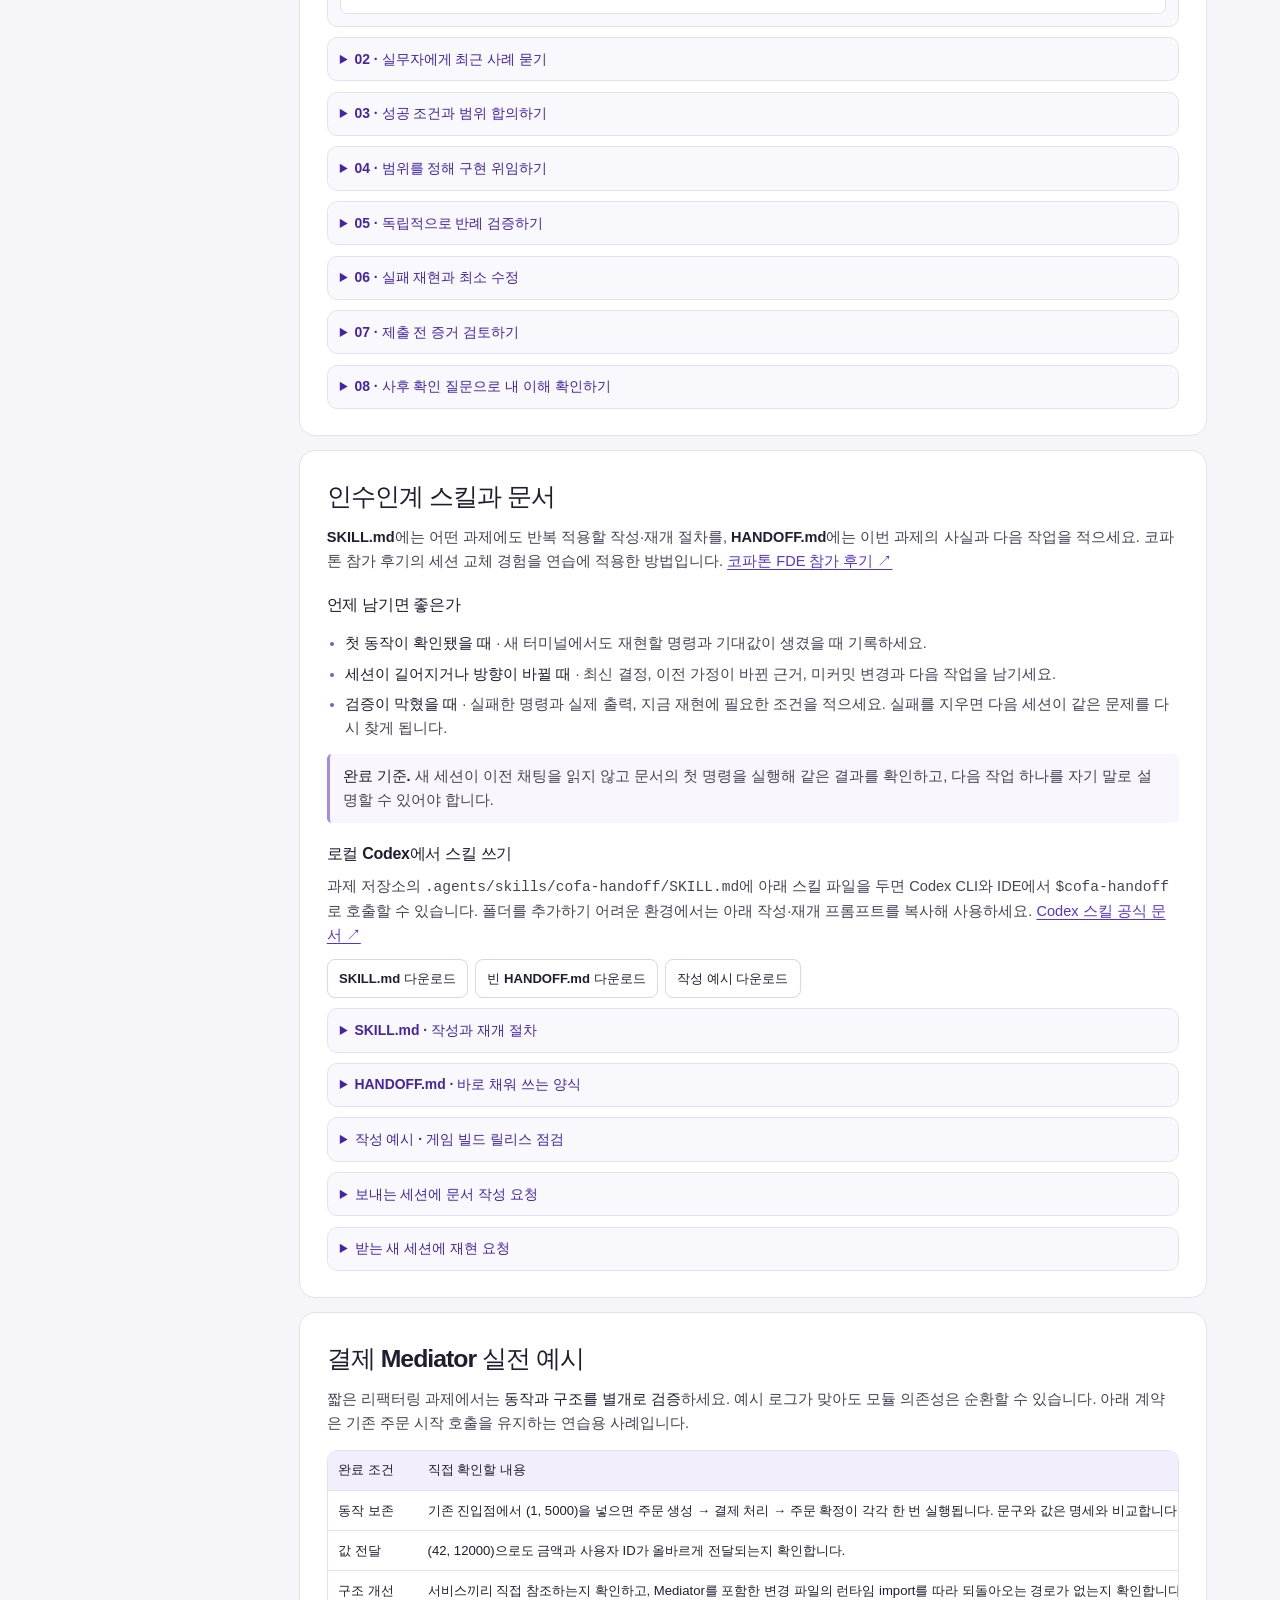
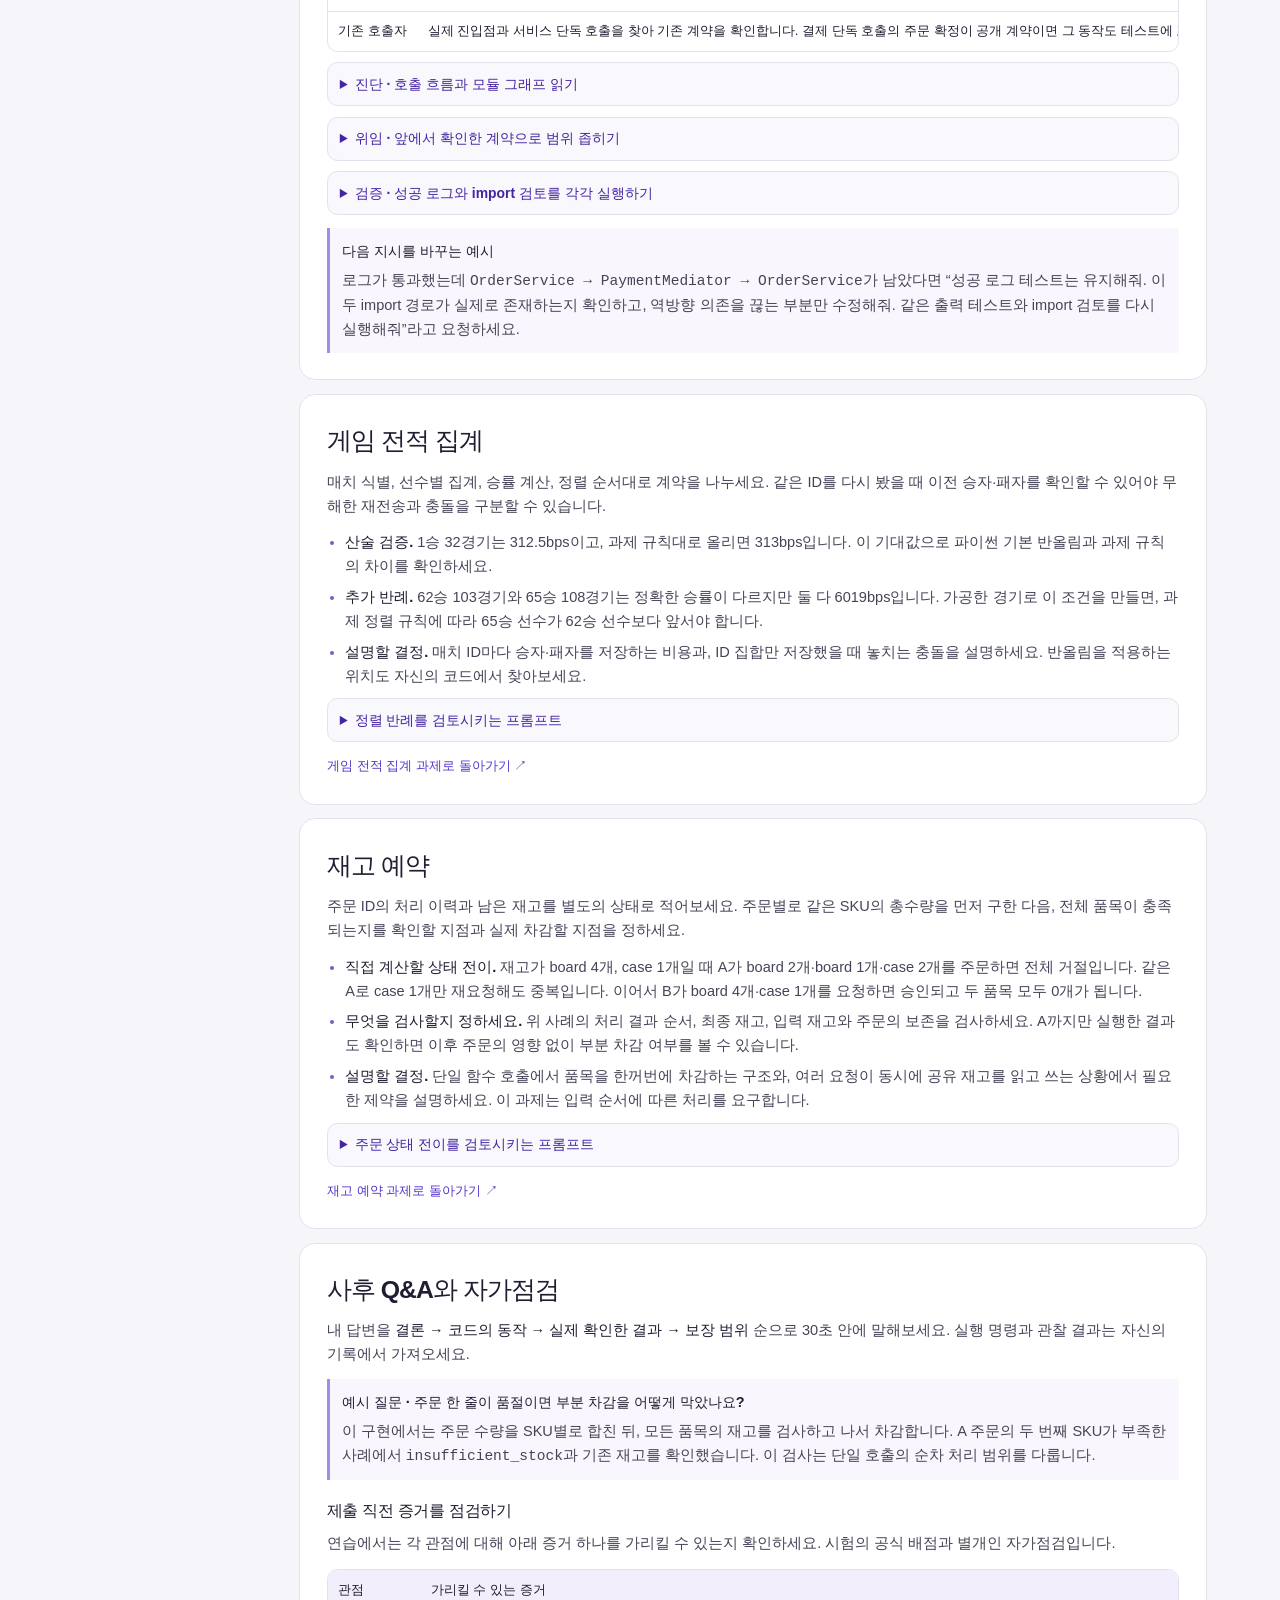
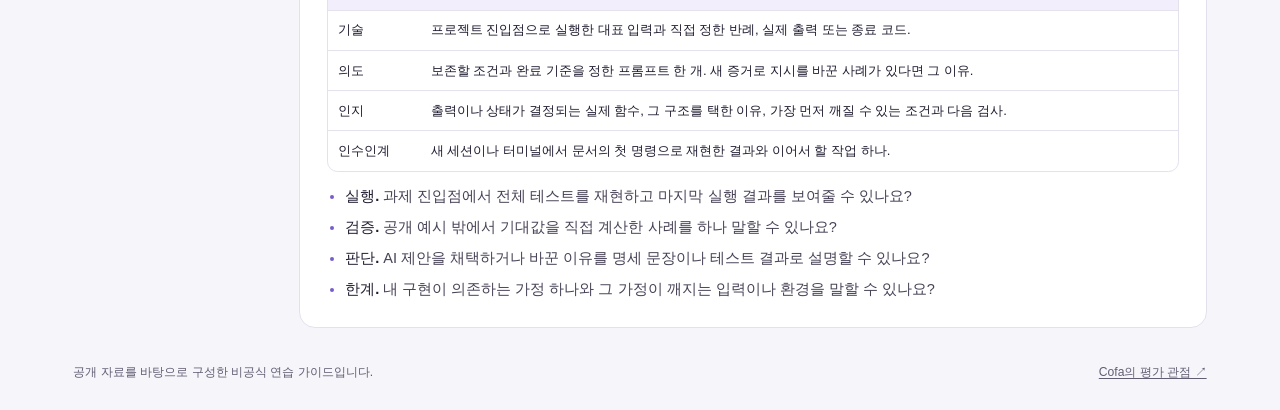
==== commit ea051f1f: "Expand COFA prompts and handoff practice" ====
--- a/docs/guide.html
+++ b/docs/guide.html
@@ -3,12 +3,13 @@
 <head>
   <meta charset="utf-8">
   <meta name="viewport" content="width=device-width, initial-scale=1">
-  <meta name="description" content="COFA 대비 학습 가이드. 제한 시간 풀이 전략, 복사 가능한 프롬프트, 과제별 반례와 사후 Q&A를 연습하세요.">
+  <meta name="description" content="COFA 대비 학습 가이드. 단계별 프롬프트, 세션 인수인계 스킬과 문서, 검증과 사후 Q&A를 연습하세요.">
   <meta name="theme-color" content="#f5f5fa">
   <title>COFA 학습 가이드 · COFA 연습실</title>
   <link rel="stylesheet" href="./styles.css">
   <link rel="stylesheet" href="./guide.css">
   <script type="module" src="./clipboard.js"></script>
+  <script type="module" src="./guide-files.js"></script>
 </head>
 <body>
   <a class="skip-link" href="#main">학습 가이드 본문으로 이동</a>
@@ -40,6 +41,8 @@
         <a href="#assessment">공개 평가 관점</a>
         <a href="#workflow">제한 시간 풀이 전략</a>
         <a href="#prompts">단계별 프롬프트</a>
+        <a href="#handoff">인수인계 스킬과 문서</a>
+        <a href="#payment-mediator">결제 Mediator 실전 예시</a>
         <a href="#match-leaderboard">게임 전적 집계</a>
         <a href="#inventory-reservations">재고 예약</a>
         <a href="#review">사후 Q&amp;A와 자가점검</a>
@@ -48,7 +51,7 @@
       <main class="guide-content" id="main" tabindex="-1">
         <section class="panel guide-section" id="assessment">
           <h2>공개 평가 관점</h2>
-          <p>Cofa Probe는 코드와 실행 결과에 더해 AI 협업 기록, 검증 과정, 사후 답변을 살펴봅니다. 공개된 기술·의도·인지 관점을 아래 연습 행동에 적용해 보세요. 실제 응시에서는 받은 도구·시간·제출 안내를 따르세요. <a href="https://www.getcofa.com/ko/probe">Cofa Probe 공식 소개 ↗</a></p>
+          <p>Cofa Probe는 프롬프트, AI 대화, 도구 설정, 검증 기록과 사후 답변을 코드와 함께 살펴봅니다. 공개된 기술·의도·인지 관점을 아래 연습 행동에 적용해 보세요. 문장별 배점과 실제 시험의 수집 범위는 공개 소개에서 확인할 수 없습니다. 실제 응시에서는 받은 도구·시간·제출 안내를 따르세요. <a href="https://www.getcofa.com/ko/probe">Cofa Probe 공식 소개 ↗</a></p>
           <dl class="guide-axes">
             <div>
               <dt>기술</dt>
@@ -90,9 +93,10 @@
 
         <section class="panel guide-section" id="prompts">
           <h2>단계별 프롬프트</h2>
-          <p>프롬프트를 복사해 VS Code에서 쓰는 AI 채팅에 붙여넣으세요. 대괄호 안은 실제 파일명, 명세 문장, 실행 결과로 바꾸세요. 요청 하나에 작업 하나를 두면 검토할 변경과 재실행할 테스트를 연결하기 쉽습니다.</p>
+          <p>대괄호는 실제 파일명, 명세 문장, 실행 결과로 바꿔 허용된 AI 채팅에 넣으세요. 짧은 과제는 <strong>현황 → 범위 위임 → 검증 → 제출 점검</strong> 순서로 시작하세요. 실무자가 있는 과제라면 인터뷰와 범위 합의를, 세션을 옮긴다면 <a href="#handoff">인수인계</a>를 사용하세요.</p>
+          <p class="guide-callout"><strong>다음 지시를 바꾸는 근거를 남기세요.</strong> 제안한 접근을 채택하거나 보류할 때 명세 한 문장, 기존 호출 한 곳, 실패한 검사 하나 중 실제로 판단에 쓴 근거를 다음 프롬프트에 넣으세요.</p>
           <details class="prompt" open>
-            <summary>문제 정의와 구현 계획</summary>
+            <summary>01 · 변경 전 현황과 요구 읽기</summary>
             <div class="prompt-content">
               <p>첫 요청에서 내 해석과 AI의 해석이 어긋나는 지점을 찾습니다.</p>
               <button class="button button-small" type="button" data-copy="prompt-plan" aria-label="문제 정의 프롬프트 복사" hidden>복사</button>
@@ -106,7 +110,30 @@
             </div>
           </details>
           <details class="prompt">
-            <summary>범위를 정해 구현 위임</summary>
+            <summary>02 · 실무자에게 최근 사례 묻기</summary>
+            <div class="prompt-content">
+              <p>실무자나 시나리오 에이전트가 있을 때 사용하세요. 보고서나 설명에 없는 판단부터 확인합니다.</p>
+              <button class="button button-small" type="button" data-copy="prompt-discover" aria-label="실무자 인터뷰 프롬프트 복사" hidden>복사</button>
+              <pre><code id="prompt-discover">최근 [업무]에서 판단이 늦어지거나 잘못된 사례 한 건을 알려주실 수 있나요?
+누가 어떤 자료를 보고 결정했고, 어느 단계에서 시간이 가장 많이 들었나요?
+자료가 누락되거나 충돌하면 현재는 무슨 기준으로 처리하나요?
+같은 자료로 시연했을 때 어떤 결과가 보이면 이번 개선이 성공했다고 판단하시겠어요?</code></pre>
+            </div>
+          </details>
+          <details class="prompt">
+            <summary>03 · 성공 조건과 범위 합의하기</summary>
+            <div class="prompt-content">
+              <p>시간 절감처럼 목표가 수치라면 현재 기준과 측정 방법도 물어보세요. 시연용 목표와 실제 관찰한 결과를 기록에서 구분하세요.</p>
+              <button class="button button-small" type="button" data-copy="prompt-contract" aria-label="성공 조건 합의 프롬프트 복사" hidden>복사</button>
+              <pre><code id="prompt-contract">제가 이해한 목표는 [사용자]가 [상황]에서 [결정]을 내리도록 돕는 것입니다.
+이번 범위는 [입력]을 받아 [화면·반환값]에서 [판정과 근거]를 보여주는 것까지입니다.
+[정상 입력]의 기대값은 [결과]이고, [누락·충돌 입력]은 [처리 방식]으로 이해했습니다.
+[현재 기준]과 [목표]를 같은 샘플과 절차로 비교하는 기준이 맞을까요?
+결과를 바꿀 수 있는 정책 한 가지를 확인하고 싶습니다. [질문]</code></pre>
+            </div>
+          </details>
+          <details class="prompt">
+            <summary>04 · 범위를 정해 구현 위임하기</summary>
             <div class="prompt-content">
               <p>합의한 계약과 테스트 가능한 완료 조건을 붙여 변경을 요청합니다.</p>
               <button class="button button-small" type="button" data-copy="prompt-build" aria-label="구현 위임 프롬프트 복사" hidden>복사</button>
@@ -118,7 +145,20 @@
             </div>
           </details>
           <details class="prompt">
-            <summary>실패 재현과 최소 수정</summary>
+            <summary>05 · 독립적으로 반례 검증하기</summary>
+            <div class="prompt-content">
+              <p>기대값을 명세에서 직접 계산한 뒤 넘기세요. 대표 경로를 통과하는 구현이 여전히 틀릴 수 있는 사례를 하나 고릅니다.</p>
+              <button class="button button-small" type="button" data-copy="prompt-counterexample" aria-label="반례 검증 프롬프트 복사" hidden>복사</button>
+              <pre><code id="prompt-counterexample">아래 기대값은 [명세의 근거]에서 직접 정했어.
+[대표 입력] → [기대값]
+[경계 또는 실패 입력] → [기대값]
+현재 구현을 읽고 기존 실행 경로에서 두 케이스를 확인해줘. 이번 검토에서는 소스와 기존 테스트를 유지해줘.
+각 케이스의 명령, 실제 출력 또는 종료 코드, 기대값과의 차이를 알려줘.
+이 검사로 확인할 수 없는 조건이 있으면 한 가지를 짚어줘.</code></pre>
+            </div>
+          </details>
+          <details class="prompt">
+            <summary>06 · 실패 재현과 최소 수정</summary>
             <div class="prompt-content">
               <p>실제 출력과 기대값을 같이 주고, 같은 명령으로 수정 전후를 확인합니다.</p>
               <button class="button button-small" type="button" data-copy="prompt-fix" aria-label="실패 재현 프롬프트 복사" hidden>복사</button>
@@ -130,7 +170,7 @@
             </div>
           </details>
           <details class="prompt">
-            <summary>제출 전 증거 검토</summary>
+            <summary>07 · 제출 전 증거 검토하기</summary>
             <div class="prompt-content">
               <p>마감 직전에는 코드와 실제로 실행한 검증 결과를 대조합니다.</p>
               <button class="button button-small" type="button" data-copy="prompt-review" aria-label="증거 검토 프롬프트 복사" hidden>복사</button>
@@ -140,6 +180,131 @@
 중요한 미검증 항목 하나를 골라 최소 입력과 손으로 계산한 기대값을 제안해줘.</code></pre>
             </div>
           </details>
+          <details class="prompt">
+            <summary>08 · 사후 확인 질문으로 내 이해 확인하기</summary>
+            <div class="prompt-content">
+              <p>리허설에서는 질문을 받은 뒤 AI 도움 없이 답하세요. 답변에는 실제 제출물의 위치와 관찰값을 넣으세요.</p>
+              <button class="button button-small" type="button" data-copy="prompt-qa" aria-label="사후 질문 준비 프롬프트 복사" hidden>복사</button>
+              <pre><code id="prompt-qa">[내 diff]와 [내가 실제로 실행한 검증 결과]를 바탕으로 확인 질문을 5개 만들어줘.
+질문은 설계 선택, 경계 입력, 수정 전후의 증거, 남은 위험, 이어받는 사람의 첫 검사를 다뤄줘.
+파일과 함수, 실행 근거를 직접 가리켜야 답할 수 있게 해줘.
+이번 응답은 질문만 줘. 각 질문에 내가 3분 안에 답해볼게.</code></pre>
+            </div>
+          </details>
+        </section>
+
+        <section class="panel guide-section" id="handoff">
+          <h2>인수인계 스킬과 문서</h2>
+          <p><strong>SKILL.md</strong>에는 어떤 과제에도 반복 적용할 작성·재개 절차를, <strong>HANDOFF.md</strong>에는 이번 과제의 사실과 다음 작업을 적으세요. 코파톤 참가 후기의 세션 교체 경험을 연습에 적용한 방법입니다. <a href="https://brunch.co.kr/@luma/5">코파톤 FDE 참가 후기 ↗</a></p>
+          <h3>언제 남기면 좋은가</h3>
+          <ul class="guide-list">
+            <li><strong>첫 동작이 확인됐을 때</strong> · 새 터미널에서도 재현할 명령과 기대값이 생겼을 때 기록하세요.</li>
+            <li><strong>세션이 길어지거나 방향이 바뀔 때</strong> · 최신 결정, 이전 가정이 바뀐 근거, 미커밋 변경과 다음 작업을 남기세요.</li>
+            <li><strong>검증이 막혔을 때</strong> · 실패한 명령과 실제 출력, 지금 재현에 필요한 조건을 적으세요. 실패를 지우면 다음 세션이 같은 문제를 다시 찾게 됩니다.</li>
+          </ul>
+          <p class="guide-callout"><strong>완료 기준.</strong> 새 세션이 이전 채팅을 읽지 않고 문서의 첫 명령을 실행해 같은 결과를 확인하고, 다음 작업 하나를 자기 말로 설명할 수 있어야 합니다.</p>
+          <h3>로컬 Codex에서 스킬 쓰기</h3>
+          <p>과제 저장소의 <code>.agents/skills/cofa-handoff/SKILL.md</code>에 아래 스킬 파일을 두면 Codex CLI와 IDE에서 <code>$cofa-handoff</code>로 호출할 수 있습니다. 폴더를 추가하기 어려운 환경에서는 아래 작성·재개 프롬프트를 복사해 사용하세요. <a href="https://learn.chatgpt.com/docs/build-skills#where-codex-loads-local-skills">Codex 스킬 공식 문서 ↗</a></p>
+          <div class="guide-actions">
+            <a class="button" href="./templates/cofa-handoff/SKILL.md" download="SKILL.md">SKILL.md 다운로드</a>
+            <a class="button" href="./templates/HANDOFF.md" download="HANDOFF.md">빈 HANDOFF.md 다운로드</a>
+            <a class="button" href="./templates/HANDOFF-example.md" download="HANDOFF-example.md">작성 예시 다운로드</a>
+          </div>
+          <details class="prompt">
+            <summary>SKILL.md · 작성과 재개 절차</summary>
+            <div class="prompt-content">
+              <p>다른 저장소에서도 적용할 절차입니다. 과제별 파일과 관찰값은 HANDOFF.md에 남기세요.</p>
+              <button class="button button-small" type="button" data-copy="handoff-skill" aria-label="인수인계 스킬 복사" hidden disabled>복사</button>
+              <pre><code id="handoff-skill" data-template-src="./templates/cofa-handoff/SKILL.md">스킬 파일을 불러오는 중입니다.</code></pre>
+            </div>
+          </details>
+          <details class="prompt">
+            <summary>HANDOFF.md · 바로 채워 쓰는 양식</summary>
+            <div class="prompt-content">
+              <p>한 화면 분량으로 작성하세요. 30분 과제라면 목표, 변경 위치, 실행 결과, 다음 작업을 한 줄씩 남겨도 됩니다.</p>
+              <button class="button button-small" type="button" data-copy="handoff-template" aria-label="인수인계 양식 복사" hidden disabled>복사</button>
+              <pre><code id="handoff-template" data-template-src="./templates/HANDOFF.md">인수인계 양식을 불러오는 중입니다.</code></pre>
+            </div>
+          </details>
+          <details class="prompt">
+            <summary>작성 예시 · 게임 빌드 릴리스 점검</summary>
+            <div class="prompt-content">
+              <p>연습실의 실제 키트로 재현할 수 있는 예시입니다. 서버가 데이터를 전달하는 확인 결과와, 아직 작성할 도메인 판정 규칙을 구분했습니다.</p>
+              <button class="button button-small" type="button" data-copy="handoff-example" aria-label="인수인계 작성 예시 복사" hidden disabled>복사</button>
+              <pre><code id="handoff-example" data-template-src="./templates/HANDOFF-example.md">인수인계 예시를 불러오는 중입니다.</code></pre>
+            </div>
+          </details>
+          <details class="prompt">
+            <summary>보내는 세션에 문서 작성 요청</summary>
+            <div class="prompt-content">
+              <button class="button button-small" type="button" data-copy="prompt-handoff-write" aria-label="인수인계 작성 프롬프트 복사" hidden>복사</button>
+              <pre><code id="prompt-handoff-write">현재 명세와 실제 변경분, 마지막 실행 결과를 바탕으로 HANDOFF.md를 작성해줘.
+목표와 수용 조건, 변경 파일·함수, 작업 폴더, 첫 실행 명령과 실제 관찰값을 기록해줘.
+성공·실패·미실행을 각각 표시하고 다음 작업은 한 가지로 좁혀줘.
+그 작업을 완료했다는 증거가 될 입력과 기대 결과도 적어줘.</code></pre>
+            </div>
+          </details>
+          <details class="prompt">
+            <summary>받는 새 세션에 재현 요청</summary>
+            <div class="prompt-content">
+              <button class="button button-small" type="button" data-copy="prompt-handoff-resume" aria-label="인수인계 재현 프롬프트 복사" hidden>복사</button>
+              <pre><code id="prompt-handoff-resume">HANDOFF.md와 과제 명세를 읽고 현재 폴더, 변경 상태, 파일 위치가 문서와 일치하는지 확인해줘.
+문서의 첫 검증 명령을 표시된 위치에서 실행하고 기대값과 실제 결과를 비교해줘.
+차이가 있으면 가장 먼저 확인할 원인 하나를 알려줘.
+이번에는 재현까지만 해줘. 재현 결과와 이어서 할 작업 하나를 보고해줘.</code></pre>
+            </div>
+          </details>
+        </section>
+
+        <section class="panel guide-section" id="payment-mediator">
+          <h2>결제 Mediator 실전 예시</h2>
+          <p>짧은 리팩터링 과제에서는 <strong>동작과 구조를 별개로 검증</strong>하세요. 예시 로그가 맞아도 모듈 의존성은 순환할 수 있습니다. 아래 계약은 기존 주문 시작 호출을 유지하는 연습용 사례입니다.</p>
+          <div class="guide-table-wrap" tabindex="0" role="region" aria-label="결제 과제 완료 조건">
+            <table class="guide-table">
+              <thead><tr><th scope="col">완료 조건</th><th scope="col">직접 확인할 내용</th></tr></thead>
+              <tbody>
+                <tr><th scope="row">동작 보존</th><td>기존 진입점에서 (1, 5000)을 넣으면 주문 생성 → 결제 처리 → 주문 확정이 각각 한 번 실행됩니다. 문구와 값은 명세와 비교합니다.</td></tr>
+                <tr><th scope="row">값 전달</th><td>(42, 12000)으로도 금액과 사용자 ID가 올바르게 전달되는지 확인합니다.</td></tr>
+                <tr><th scope="row">구조 개선</th><td>서비스끼리 직접 참조하는지 확인하고, Mediator를 포함한 변경 파일의 런타임 import를 따라 되돌아오는 경로가 없는지 확인합니다.</td></tr>
+                <tr><th scope="row">기존 호출자</th><td>실제 진입점과 서비스 단독 호출을 찾아 기존 계약을 확인합니다. 결제 단독 호출의 주문 확정이 공개 계약이면 그 동작도 테스트에 포함합니다.</td></tr>
+              </tbody>
+            </table>
+          </div>
+          <details class="prompt">
+            <summary>진단 · 호출 흐름과 모듈 그래프 읽기</summary>
+            <div class="prompt-content">
+              <button class="button button-small" type="button" data-copy="prompt-mediator-read" aria-label="결제 진단 프롬프트 복사" hidden>복사</button>
+              <pre><code id="prompt-mediator-read">과제 명세, package.json의 실행 스크립트, main.ts와 서비스 세 파일을 읽어줘.
+주문 생성부터 확정까지 호출되는 함수 순서와 런타임 import 관계를 각각 적어줘.
+createOrder와 processPayment의 기존 호출자, 제공된 PaymentMediator의 형태, 테스트 명령을 찾아줘.
+수정은 시작하지 말고 보존해야 할 계약과 사이클을 끊는 최소 변경 범위를 알려줘.</code></pre>
+            </div>
+          </details>
+          <details class="prompt">
+            <summary>위임 · 앞에서 확인한 계약으로 범위 좁히기</summary>
+            <div class="prompt-content">
+              <button class="button button-small" type="button" data-copy="prompt-mediator-implement" aria-label="결제 구현 프롬프트 복사" hidden>복사</button>
+              <pre><code id="prompt-mediator-implement">확인한 진입점, 공개 함수 시그니처, 호출자 동작과 예시 로그를 유지해줘.
+제공된 PaymentMediator로 결제 후 주문 확정을 조정하고 서비스 간 직접 import와 간접 사이클을 제거해줘.
+우선 변경 범위는 OrderService.ts, PaymentService.ts, PaymentMediator.ts야.
+다른 파일을 수정해야 한다면 어떤 호출 계약 때문에 필요한지 알려줘.
+(1, 5000)과 (42, 12000)에서 생성·결제·확정이 순서대로 한 번씩 실행되는지 확인해줘.</code></pre>
+            </div>
+          </details>
+          <details class="prompt">
+            <summary>검증 · 성공 로그와 import 검토를 각각 실행하기</summary>
+            <div class="prompt-content">
+              <button class="button button-small" type="button" data-copy="prompt-mediator-verify" aria-label="결제 검증 프롬프트 복사" hidden>복사</button>
+              <pre><code id="prompt-mediator-verify">변경 코드에서 두 검증을 따로 해줘.
+첫째, 실제 프로젝트의 실행 경로로 두 입력의 로그 순서·횟수·금액·사용자 ID를 확인해줘.
+둘째, 실제 파일의 런타임 import를 따라가며 제공된 Mediator를 경유하는 간접 순환도 확인해줘.
+실행하지 못한 항목은 이유와 남은 위험을 적어줘. 검증 전후 작업 트리도 확인해줘.</code></pre>
+            </div>
+          </details>
+          <div class="guide-example">
+            <h3>다음 지시를 바꾸는 예시</h3>
+            <p>로그가 통과했는데 <code>OrderService → PaymentMediator → OrderService</code>가 남았다면 “성공 로그 테스트는 유지해줘. 이 두 import 경로가 실제로 존재하는지 확인하고, 역방향 의존을 끊는 부분만 수정해줘. 같은 출력 테스트와 import 검토를 다시 실행해줘”라고 요청하세요.</p>
+          </div>
         </section>
 
         <section class="panel guide-section" id="match-leaderboard">
@@ -191,6 +356,19 @@
           <div class="guide-example">
             <h3>예시 질문 · 주문 한 줄이 품절이면 부분 차감을 어떻게 막았나요?</h3>
             <p>이 구현에서는 주문 수량을 SKU별로 합친 뒤, 모든 품목의 재고를 검사하고 나서 차감합니다. A 주문의 두 번째 SKU가 부족한 사례에서 <code>insufficient_stock</code>과 기존 재고를 확인했습니다. 이 검사는 단일 호출의 순차 처리 범위를 다룹니다.</p>
+          </div>
+          <h3>제출 직전 증거를 점검하기</h3>
+          <p>연습에서는 각 관점에 대해 아래 증거 하나를 가리킬 수 있는지 확인하세요. 시험의 공식 배점과 별개인 자가점검입니다.</p>
+          <div class="guide-table-wrap" tabindex="0" role="region" aria-label="제출 직전 증거 점검표">
+            <table class="guide-table">
+              <thead><tr><th scope="col">관점</th><th scope="col">가리킬 수 있는 증거</th></tr></thead>
+              <tbody>
+                <tr><th scope="row">기술</th><td>프로젝트 진입점으로 실행한 대표 입력과 직접 정한 반례, 실제 출력 또는 종료 코드.</td></tr>
+                <tr><th scope="row">의도</th><td>보존할 조건과 완료 기준을 정한 프롬프트 한 개. 새 증거로 지시를 바꾼 사례가 있다면 그 이유.</td></tr>
+                <tr><th scope="row">인지</th><td>출력이나 상태가 결정되는 실제 함수, 그 구조를 택한 이유, 가장 먼저 깨질 수 있는 조건과 다음 검사.</td></tr>
+                <tr><th scope="row">인수인계</th><td>새 세션이나 터미널에서 문서의 첫 명령으로 재현한 결과와 이어서 할 작업 하나.</td></tr>
+              </tbody>
+            </table>
           </div>
           <ul class="guide-list">
             <li><strong>실행.</strong> 과제 진입점에서 전체 테스트를 재현하고 마지막 실행 결과를 보여줄 수 있나요?</li>
--- a/docs/guide.css
+++ b/docs/guide.css
@@ -32,6 +32,15 @@
 }
 .guide-section:target { border-color: #b9a8ef; }
 .guide-section h2 { margin-bottom: .45rem; font-size: clamp(1.25rem, 3vw, 1.55rem); letter-spacing: -.04em; }
+.guide-section > h3 { margin: 1.15rem 0 .4rem; font-size: 1rem; letter-spacing: -.02em; }
+.guide-callout {
+  margin-top: .85rem;
+  padding: .65rem .8rem;
+  border-left: 3px solid #a38be8;
+  background: #f9f7fd;
+  border-radius: .3rem;
+}
+.guide-actions { display: flex; flex-wrap: wrap; gap: .45rem; margin-top: .75rem; }
 .guide-section p, .guide-list, .guide-axes dd { color: #484256; }
 .guide-axes {
   display: grid;
